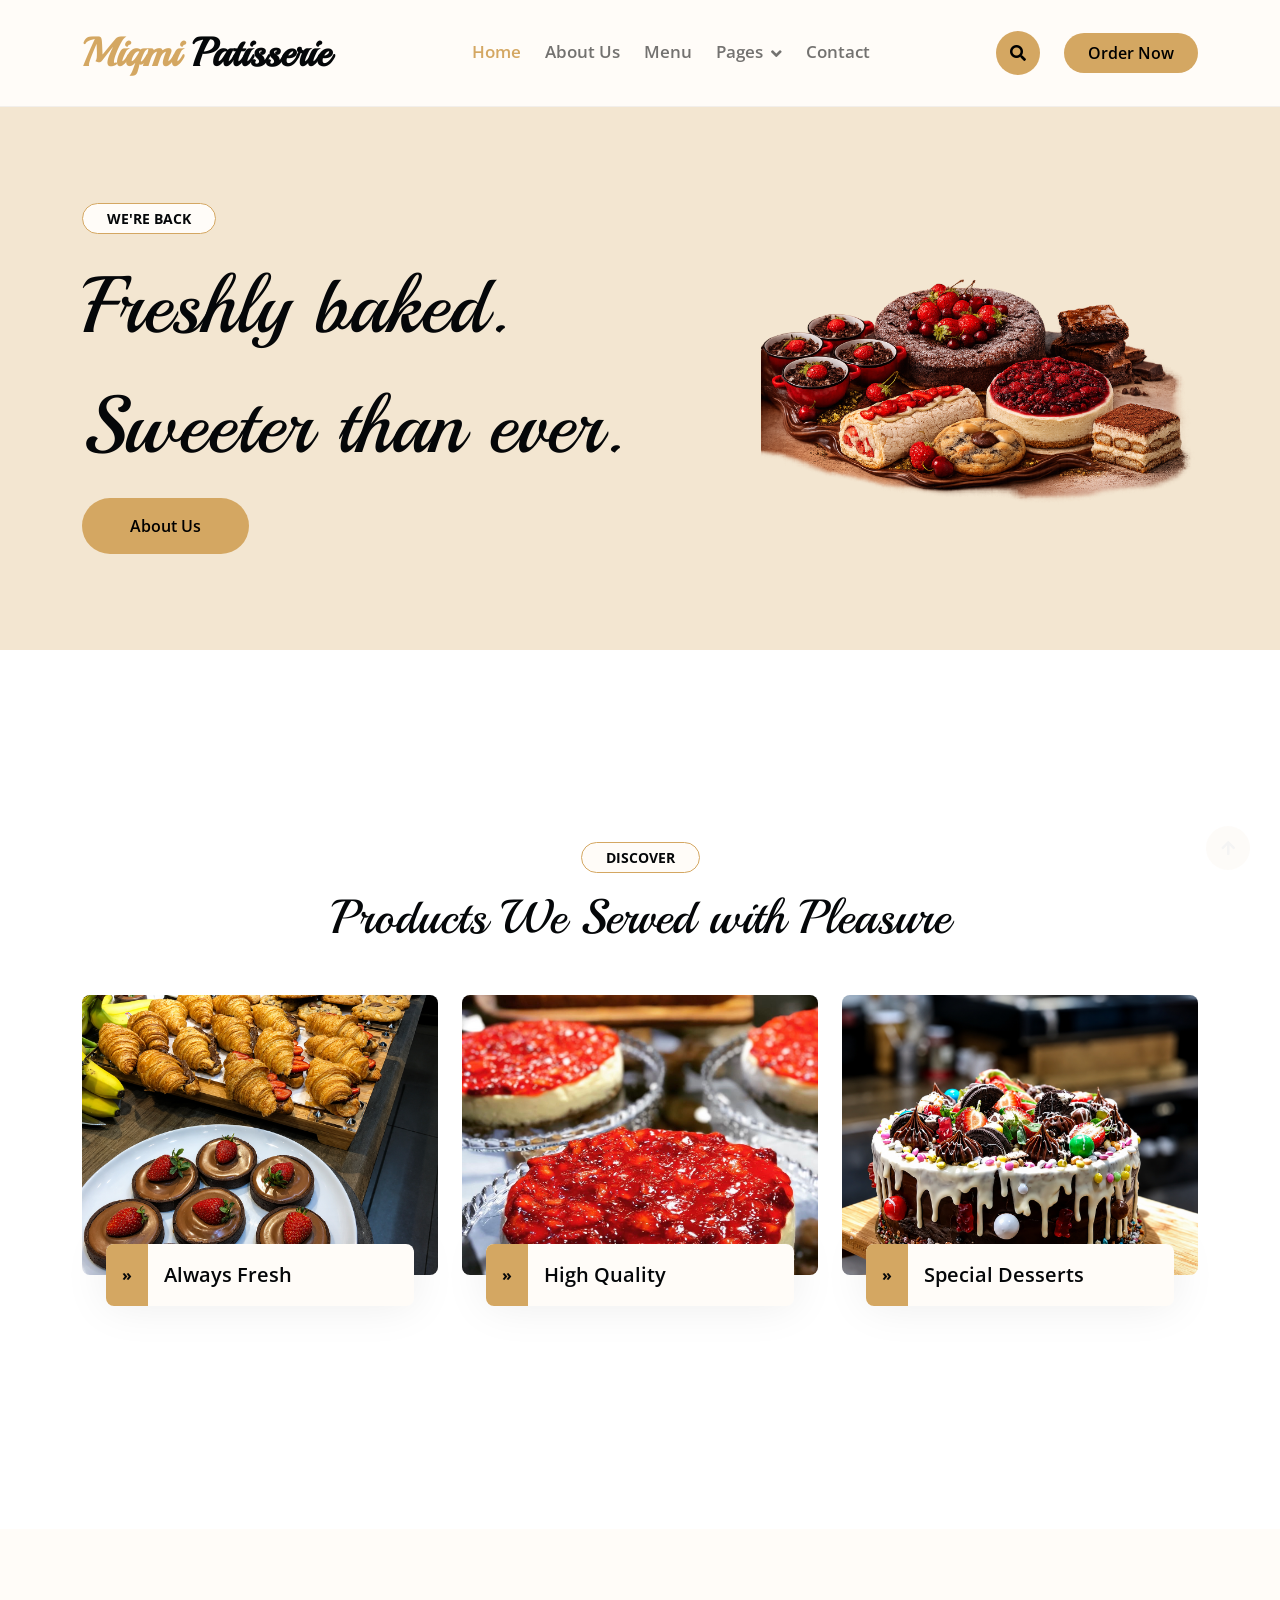
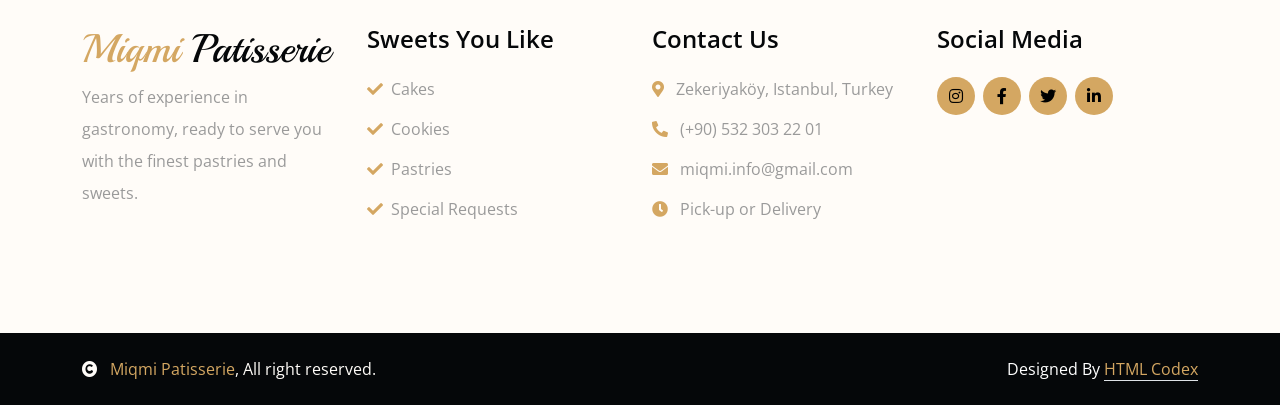
==== index.html @ 0d7c17e7 "Home-header bg color change" ====
<!DOCTYPE html>
<html lang="en">

    <head>
        <meta charset="utf-8">
        <title>Miqmi Patisserie - Zekeriyaköy </title>
        <meta content="width=device-width, initial-scale=1.0" name="viewport">
        <meta content="" name="keywords">
        <meta content="" name="description">

        <!-- Fav Icon -->
        <link rel="icon" type="image/png" href="img/logo2.png" sizes="96x96">
        <link rel="shortcut icon" type="image/png" href="img/logo2.png" sizes="96x96">
        <link rel="apple-touch-icon" href="img/logo2.png">

        <!-- Google Web Fonts -->
        <link rel="preconnect" href="https://fonts.googleapis.com">
        <link rel="preconnect" href="https://fonts.gstatic.com" crossorigin>
        <link href="https://fonts.googleapis.com/css2?family=Open+Sans:wght@400;600&family=Playball&display=swap" rel="stylesheet">

        <!-- Icon Font Stylesheet -->
        <link rel="stylesheet" href="https://use.fontawesome.com/releases/v5.15.4/css/all.css"/>
        <link href="https://cdn.jsdelivr.net/npm/bootstrap-icons@1.4.1/font/bootstrap-icons.css" rel="stylesheet">

        <!-- Libraries Stylesheet -->
        <link href="lib/animate/animate.min.css" rel="stylesheet">
        <link href="lib/lightbox/css/lightbox.min.css" rel="stylesheet">
        <link href="lib/owlcarousel/owl.carousel.min.css" rel="stylesheet">

        <!-- Customized Bootstrap Stylesheet -->
        <link href="css/bootstrap.min.css" rel="stylesheet">

        <!-- Template Stylesheet -->
        <link href="css/style.css" rel="stylesheet">

    </head>

    <body>

        <!-- Spinner Start -->
        <div id="spinner" class="show w-100 vh-100 bg-white position-fixed translate-middle top-50 start-50  d-flex align-items-center justify-content-center">
            <div class="spinner-grow text-primary" role="status"></div>
        </div>
        <!-- Spinner End -->


        <!-- Navbar start -->
        <div class="container-fluid nav-bar">
            <div class="container">
                <nav class="navbar navbar-light navbar-expand-lg py-4">
                    <a href="index.html" class="navbar-brand">
                        <h1 class="text-primary fw-bold mb-0">Miqmi<span class="text-dark"> Patisserie</span> </h1>
                    </a>
                    <button class="navbar-toggler py-2 px-3" type="button" data-bs-toggle="collapse" data-bs-target="#navbarCollapse">
                        <span class="fa fa-bars text-primary"></span>
                    </button>
                    <div class="collapse navbar-collapse" id="navbarCollapse">
                        <div class="navbar-nav mx-auto">
                            <a href="index.html" class="nav-item nav-link active">Home</a>
                            <a href="about.html" class="nav-item nav-link">About Us</a>
                            <a href="menu.html" class="nav-item nav-link">Menu</a>
                            <div class="nav-item dropdown">
                                <a href="#" class="nav-link dropdown-toggle" data-bs-toggle="dropdown">Pages</a>
                                <div class="dropdown-menu bg-light">
                                    <a href="book.html" class="dropdown-item">Order</a>
                                    <a href="discover.html" class="dropdown-item">Discover</a>
                                    <a href="team.html" class="dropdown-item">Our Team</a>
                                    <a href="testimonial.html" class="dropdown-item">Testimonial</a>
                                    <a href="404.html" class="dropdown-item">404 Page</a>
                                </div>
                            </div>
                            <a href="contact.html" class="nav-item nav-link">Contact</a>
                        </div>
                        <button class="btn-search btn btn-primary btn-md-square me-4 rounded-circle d-none d-lg-inline-flex" data-bs-toggle="modal" data-bs-target="#searchModal"><i class="fas fa-search"></i></button>
                        <a href="https://wa.me/905323032201" target="_blank" rel="noopener noreferrer" class="btn btn-primary py-2 px-4 d-none d-xl-inline-block rounded-pill">Order Now</a>
                    </div>
                </nav>
            </div>
        </div>
        <!-- Navbar End -->


        <!-- Modal Search Start -->
        <div class="modal fade" id="searchModal" tabindex="-1" aria-labelledby="exampleModalLabel" aria-hidden="true">
            <div class="modal-dialog modal-fullscreen">
                <div class="modal-content rounded-0">
                    <div class="modal-header">
                        <h5 class="modal-title" id="exampleModalLabel">Search by keyword</h5>
                        <button type="button" class="btn-close" data-bs-dismiss="modal" aria-label="Close"></button>
                    </div>
                    <div class="modal-body d-flex align-items-center">
                        <div class="input-group w-75 mx-auto d-flex">
                            <input type="search" class="form-control bg-transparent p-3" placeholder="keywords" aria-describedby="search-icon-1">
                            <span id="search-icon-1" class="input-group-text p-3"><i class="fa fa-search"></i></span>
                        </div>
                    </div>
                </div>
            </div>
        </div>
        <!-- Modal Search End -->


        <!-- Hero Start -->
        <div class="container-fluid bg-cream py-6 my-6 mt-0">
            <div class="container">
                <div class="row g-5 align-items-center">
                    <div class="col-lg-7 col-md-12">
                        <small class="d-inline-block fw-bold text-dark text-uppercase bg-light border border-primary rounded-pill px-4 py-1 mb-4 animated bounceInDown">We're Back</small>
                        <h1 class="display-1 mb-4 animated bounceInDown">Freshly baked.</h1>
                        <h1 class="display-1 mb-4 animated bounceInDown">Sweeter than ever.</h1>
                        <a href="about.html" class="btn btn-primary border-0 rounded-pill py-3 px-4 px-md-5 me-4 animated bounceInLeft">About Us</a>
                    </div>
                    <div class="col-lg-5 col-md-12">
                        <img src="img/hero.png" class="img-fluid rounded animated zoomIn" alt="">
                    </div>
                </div>
            </div>
        </div>
        <!-- Hero End -->


        <!-- Blog Start -->
        <div class="container-fluid blog py-6">
            <div class="container">
                <div class="text-center wow bounceInUp" data-wow-delay="0.1s">
                    <small class="d-inline-block fw-bold text-dark text-uppercase bg-light border border-primary rounded-pill px-4 py-1 mb-3">Discover</small>
                    <h1 class="display-5 mb-5">Products We Served with Pleasure</h1>
                </div>
                <div class="row gx-4 justify-content-center">
                    <div class="col-md-6 col-lg-4 wow bounceInUp" data-wow-delay="0.1s">
                        <div class="blog-item">
                            <div class="overflow-hidden rounded">
                                <img src="img/blog-1.jpg" class="img-fluid w-100" alt="">
                            </div>
                            <div class="blog-content mx-4 d-flex rounded bg-light">
                                <div class="text-dark bg-primary rounded-start">
                                    <div class="h-100 p-3 d-flex flex-column justify-content-center text-center">
                                        <p class="fw-bold mb-0">»</p>
                                    </div>
                                </div>
                                <a href="https://www.instagram.com/p/CUr60INAZ_q/?igsh=MWIybGF2Y2R6Z2M5Mw==" target="_blank" rel="noopener noreferrer" class="h5 lh-base my-auto h-100 p-3">Always Fresh</a>
                            </div>
                        </div>
                    </div>
                    <div class="col-md-6 col-lg-4 wow bounceInUp" data-wow-delay="0.3s">
                        <div class="blog-item">
                            <div class="overflow-hidden rounded">
                                <img src="img/blog-2.jpg" class="img-fluid w-100" alt="">
                            </div>
                            <div class="blog-content mx-4 d-flex rounded bg-light">
                                <div class="text-dark bg-primary rounded-start">
                                    <div class="h-100 p-3 d-flex flex-column justify-content-center text-center">
                                        <p class="fw-bold mb-0">»</p>
                                    </div>
                                </div>
                                <a href="https://www.instagram.com/p/Bxw47SjAas3/?igsh=M3k4NDJxY2V1ZHQ1" target="_blank" rel="noopener noreferrer" class="h5 lh-base my-auto h-100 p-3">High Quality</a>
                            </div>
                        </div>
                    </div>
                    <div class="col-md-6 col-lg-4 wow bounceInUp" data-wow-delay="0.5s">
                        <div class="blog-item">
                            <div class="overflow-hidden rounded">
                                <img src="img/blog-3.jpg" class="img-fluid w-100" alt="">
                            </div>
                            <div class="blog-content mx-4 d-flex rounded bg-light">
                                <div class="text-dark bg-primary rounded-start">
                                    <div class="h-100 p-3 d-flex flex-column justify-content-center text-center">
                                        <p class="fw-bold mb-0">»</p>
                                    </div>
                                </div>
                                <a href="https://www.instagram.com/p/BrzsCEVAnI7/" target="_blank" rel="noopener noreferrer" class="h5 lh-base my-auto h-100 p-3">Special Desserts</a>
                            </div>
                        </div>
                    </div>
                </div>
            </div>
        </div>
        <!-- Blog End -->


        <!-- Footer Start -->
        <div class="container-fluid footer py-6 my-6 mb-0 bg-light wow bounceInUp" data-wow-delay="0.1s">
            <div class="container">
                <div class="row">
                    <div class="col-lg-3 col-md-6">
                        <div class="footer-item">
                            <h1 class="text-primary">Miqmi<span class="text-dark"> Patisserie</span></h1>
                            <p class="lh-lg mb-4">Years of experience in gastronomy, ready to serve you with the finest pastries and sweets.</p>
                        </div>
                    </div>
                    <div class="col-lg-3 col-md-6">
                        <div class="footer-item">
                            <h4 class="mb-4">Sweets You Like</h4>
                            <div class="d-flex flex-column align-items-start">
                                <a class="text-body mb-3" href=""><i class="fa fa-check text-primary me-2"></i>Cakes</a>
                                <a class="text-body mb-3" href=""><i class="fa fa-check text-primary me-2"></i>Cookies</a>
                                <a class="text-body mb-3" href=""><i class="fa fa-check text-primary me-2"></i>Pastries</a>
                                <a class="text-body mb-3" href=""><i class="fa fa-check text-primary me-2"></i>Special Requests</a>
                            </div>
                        </div>
                    </div>
                    <div class="col-lg-3 col-md-6">
                        <div class="footer-item">
                            <h4 class="mb-4">Contact Us</h4>
                            <div class="d-flex flex-column align-items-start">
                                <p><i class="fa fa-map-marker-alt text-primary me-2"></i> Zekeriyaköy, Istanbul, Turkey</p>
                                <p><i class="fa fa-phone-alt text-primary me-2"></i> (+90) 532 303 22 01</p>
                                <p><i class="fas fa-envelope text-primary me-2"></i> miqmi.info@gmail.com</p>
                                <p><i class="fa fa-clock text-primary me-2"></i> Pick-up or Delivery</p>
                            </div>
                        </div>
                    </div>
                    <div class="col-lg-3 col-md-6">
                        <div class="footer-item">
                            <h4 class="mb-4">Social Media</h4>
                            <div class="footer-icon d-flex mt-4 gap-2">
                                <a class="btn btn-primary btn-sm-square rounded-circle" href="https://www.instagram.com/miqmigurme?igsh=eXlnN3F3aXdpZm9s" target="_blank" rel="noopener"><i class="fab fa-instagram"></i></a>
                                <a class="btn btn-primary btn-sm-square rounded-circle" href="https://www.facebook.com/miqmigurme/" target="_blank" rel="noopener"><i class="fab fa-facebook-f"></i></a>
                                <a class="btn btn-primary btn-sm-square rounded-circle" href=""><i class="fab fa-twitter"></i></a>
                                <a href="#" class="btn btn-primary btn-sm-square rounded-circle"><i class="fab fa-linkedin-in"></i></a>
                            </div>
                        </div>
                    </div>
                </div>
            </div>
        </div>
        <!-- Footer End -->


        <!-- Copyright Start -->
        <div class="container-fluid copyright bg-dark py-4">
            <div class="container">
                <div class="row">
                    <div class="col-md-6 text-center text-md-start mb-3 mb-md-0">
                        <span class="text-light"><a href="#"><i class="fas fa-copyright text-light me-2"></i> Miqmi Patisserie</a>, All right reserved.</span>
                    </div>
                    <div class="col-md-6 my-auto text-center text-md-end text-white">
                        <!--/*** This template is free as long as you keep the below author’s credit link/attribution link/backlink. ***/-->
                        <!--/*** If you'd like to use the template without the below author’s credit link/attribution link/backlink, ***/-->
                        <!--/*** you can purchase the Credit Removal License from "https://htmlcodex.com/credit-removal". ***/-->
                        Designed By <a class="border-bottom" href="https://htmlcodex.com">HTML Codex</a>
                    </div>
                </div>
            </div>
        </div>
        <!-- Copyright End -->


        <!-- Back to Top -->
        <a href="#" class="btn btn-md-square btn-primary rounded-circle back-to-top"><i class="fa fa-arrow-up"></i></a>   

        
        <!-- JavaScript Libraries -->
        <script src="https://ajax.googleapis.com/ajax/libs/jquery/1.12.4/jquery.min.js"></script>
        <script src="https://cdn.jsdelivr.net/npm/bootstrap@5.0.0/dist/js/bootstrap.bundle.min.js"></script>
        <script src="lib/wow/wow.min.js"></script>
        <script src="lib/easing/easing.min.js"></script>
        <script src="lib/waypoints/waypoints.min.js"></script>
        <script src="lib/counterup/counterup.min.js"></script>
        <script src="lib/lightbox/js/lightbox.min.js"></script>
        <script src="lib/owlcarousel/owl.carousel.min.js"></script>

        <!-- Template Javascript -->
        <script src="js/main.js"></script>
    </body>
</html>
---- css/style.css ----
/*** Spinner Start ***/
#spinner {
    opacity: 0;
    visibility: hidden;
    transition: opacity .8s ease-out, visibility 0s linear .5s;
    z-index: 99999;
 }

 #spinner.show {
     transition: opacity .8s ease-out, visibility 0s linear .0s;
     visibility: visible;
     opacity: 1;
 }
/*** Spinner End ***/


.back-to-top {
    position: fixed;
    right: 30px;
    bottom: 30px;
    z-index: 99;
}

h1, h2, h3, .h1, .h2, .h3 {
    font-weight: 400 !important;
    font-family: 'Playball', cursive !important;
}

h4, h5, h6, .h4, .h5, .h6 {
    font-weight: 600 !important;
    font-family: 'Open Sans', sans-serif !important;
}

.my-6 {
    margin-top: 6rem;
    margin-bottom: 6rem;
}

.py-6 {
    padding-top: 6rem;
    padding-bottom: 6rem;
}

.wow,
.animated {
    animation-duration: 2s !important;
}


/*** Button Start ***/
.btn.btn-primary {
    border: 0;
}

.btn.btn-primary:hover {
    background: var(--bs-dark) !important;
    color: var(--bs-primary) !important;
}

.btn {
    font-weight: 600;
    transition: .5s;
}

.btn-square {
    width: 32px;
    height: 32px;
}

.btn-sm-square {
    width: 38px;
    height: 38px;
}

.btn-md-square {
    width: 44px;
    height: 44px;
}

.btn-lg-square {
    width: 56px;
    height: 56px;
}

.btn-square,
.btn-sm-square,
.btn-md-square,
.btn-lg-square {
    padding: 0;
    display: flex;
    align-items: center;
    justify-content: center;
    font-weight: normal;
}
/*** Button End ***/


/*** Navbar Start ***/
.nav-bar {
    background: var(--bs-light);
    border-bottom: 1px solid rgba(0, 0, 0, .05);
}

.navbar .navbar-nav .nav-link {
    padding: 10px 12px;
    font-weight: 600;
    font-size: 17px;
    transition: .5s;
}

.navbar .navbar-nav .nav-link:hover,
.navbar .navbar-nav .nav-link.active {
    color: var(--bs-primary);
}

.navbar .dropdown-toggle::after {
    border: none;
    content: "\f107";
    font-family: "Font Awesome 5 Free";
    font-weight: 700;
    vertical-align: middle;
    margin-left: 8px;
}

@media (min-width: 1200px) {
    .navbar .nav-item .dropdown-menu {
        display: block;
        visibility: hidden;
        top: 100%;
        transform: rotateX(-75deg);
        transform-origin: 0% 0%;
        transition: .5s;
        opacity: 0;
    }
    
    .navbar .nav-item:hover .dropdown-menu {
        transform: rotateX(0deg);
        visibility: visible;
        opacity: 1;
    }
}

.dropdown .dropdown-menu a:hover {
    background: var(--bs-primary);
    color: var(--bs-white);
}

#searchModal .modal-content {
    background-color: rgba(255, 255, 255, .95);
}
/*** Navbar End ***/


/*** Events Start ***/
.event .tab-class .nav-item a.active {
    background: var(--bs-primary) !important;
}

.event .event-img .event-overlay {
    position: absolute;
    width: 100%;
    height: 100%;
    top: 0;
    left: 0;
    background: rgba(212, 167, 98, 0.7);
    border-radius: 8px;
    transition: 0.5s;
    opacity: 0;
    z-index: 1;
}

.event .event-img:hover .event-overlay {
    opacity: 1;
}
/*** Events End ***/


/*** service start ***/
.service .service-item {
    position: relative;
    height: 100%;
    border-radius: 8px;
    box-shadow: 0 0 45px rgba(0, 0, 0, .08);
}

.service-content::after {
    position: absolute;
    content: "";
    width: 100%;
    height: 0;
    top: 0;
    left: 0;
    bottom: auto;
    background: var(--bs-primary);
    border-radius: 8px;
    transition: 1s;
}

.service-item:hover .service-content::after {
    height: 100%;
    opacity: 1;
}

.service-item .service-content-icon {
    position: relative;
    z-index: 2;
}

.service-item .service-content-icon i,
.service-item .service-content-icon p {
    transition: 1s;
}

.service-item:hover .service-content-icon i {
    color: var(--bs-dark) !important;
}

.service-item:hover .service-content-icon p {
    color: var(--bs-white);
}

.service-item:hover .service-content-icon a.btn-primary {
    background: var(--bs-white);
    color: var(--bs-dark);
}

.service-item .service-content-icon a.btn-primary {
    transition: 1s !important;
}
/*** Services End ***/


/*** Menu Start ***/
.menu .nav-item a.active {
    background: var(--bs-primary) !important;
}

.menu .menu-item .border-bottom {
    border-bottom-style: dashed !important;
}
/*** Menu End ***/


/*** Youtube Video start ***/
.video {
    position: relative;
    height: 100%;
    min-height: 400px;
    background: linear-gradient(rgba(254, 218, 154, 0.1), rgba(254, 218, 154, 0.1)), url(../img/fact.jpg);
    background-position: center center;
    background-repeat: no-repeat;
    background-size: cover;
    border-radius: 8px;
}

.video .btn-play {
    position: absolute;
    z-index: 3;
    top: 50%;
    left: 50%;
    transform: translateX(-50%) translateY(-50%);
    box-sizing: content-box;
    display: block;
    width: 32px;
    height: 44px;
    border-radius: 50%;
    border: none;
    outline: none;
    padding: 18px 20px 18px 28px;
}

.video .btn-play:before {
    content: "";
    position: absolute;
    z-index: 0;
    left: 50%;
    top: 50%;
    transform: translateX(-50%) translateY(-50%);
    display: block;
    width: 100px;
    height: 100px;
    background: var(--bs-primary);
    border-radius: 50%;
    animation: pulse-border 1500ms ease-out infinite;
}

.video .btn-play:after {
    content: "";
    position: absolute;
    z-index: 1;
    left: 50%;
    top: 50%;
    transform: translateX(-50%) translateY(-50%);
    display: block;
    width: 100px;
    height: 100px;
    background: var(--bs-white);
    border-radius: 50%;
    transition: all 200ms;
}

.video .btn-play img {
    position: relative;
    z-index: 3;
    max-width: 100%;
    width: auto;
    height: auto;
}

.video .btn-play span {
    display: block;
    position: relative;
    z-index: 3;
    width: 0;
    height: 0;
    border-left: 32px solid var(--bs-dark);
    border-top: 22px solid transparent;
    border-bottom: 22px solid transparent;
}

@keyframes pulse-border {
    0% {
        transform: translateX(-50%) translateY(-50%) translateZ(0) scale(1);
        opacity: 1;
    }

    100% {
        transform: translateX(-50%) translateY(-50%) translateZ(0) scale(1.5);
        opacity: 0;
    }
}

#videoModal {
    z-index: 99999;
}

#videoModal .modal-dialog {
    position: relative;
    max-width: 800px;
    margin: 60px auto 0 auto;
}

#videoModal .modal-body {
    position: relative;
    padding: 0px;
}

#videoModal .close {
    position: absolute;
    width: 30px;
    height: 30px;
    right: 0px;
    top: -30px;
    z-index: 999;
    font-size: 30px;
    font-weight: normal;
    color: #FFFFFF;
    background: #000000;
    opacity: 1;
}
/*** Youtube Video End ***/


/*** Blog Start ***/
.blog-item {
    position: relative;
}

.blog-item img {
    transition: 0.5s;
    height: 280px;
    width: 100%;
    object-fit: cover;
    object-position: center;
}

.blog-item:hover img {
    transform: scale(1.3)
}

.blog-item .blog-content {
    position: relative;
    transform: translateY(-50%);
    box-shadow: 0 0 45px rgba(0, 0, 0, .08);
}

.blog-item .blog-content a.btn h5 {
    transition: 0.5s;
}

.blog-item:hover .blog-content a.btn h5 {
    color: var(--bs-primary) !important;
}
/*** Blog End ***/


/*** Team Start ***/
.team-item {
    width: 100%;
    height: 100%;
    position: relative;
}

.team-item .team-icon {
    position: absolute;
    top: 0;
    right: 0;
}

.team-item .team-icon .share-link {
    opacity: 0;
    transition: 0.9s;
}

.team-item:hover .share-link {
    opacity: 1;
}

.team-item .team-content {
    transition: 0.9s;
}

.team-item:hover .team-content {
    background: var(--bs-primary) !important;
    color: var(--bs-dark) !important;
}

.team-item .team-content h4,
.team-item .team-content p {
    transition: 0.5s;
}

.team-item:hover .team-content h4 {
    color: var(--bs-dark) !important;
}

.team-item:hover .team-content p {
    color: var(--bs-white);
}
/*** Team End ***/


/*** testimonial Start ***/
.testimonial-item {
    border: 1px solid var(--bs-primary);
    padding: 20px 20px;
}

.testimonial-carousel .owl-item img {
    width: 100px;
    height: 100px;
}

.testimonial-carousel.owl-rtl .testimonial-item {
    direction: ltr !important;
}
/*** testimonial End ***/


/*** Contact start ***/
.contact-form {
    box-shadow: 0 0 45px rgba(0, 0, 0, .08);
}

/*** Contact End ***/


/*** Footer Start ***/
.footer .footer-item a.text-body:hover {
    color: var(--bs-primary) !important;
}
/*** Footer End ***/

.bg-cream {
    background-color: #f3e6d1 !important;
}
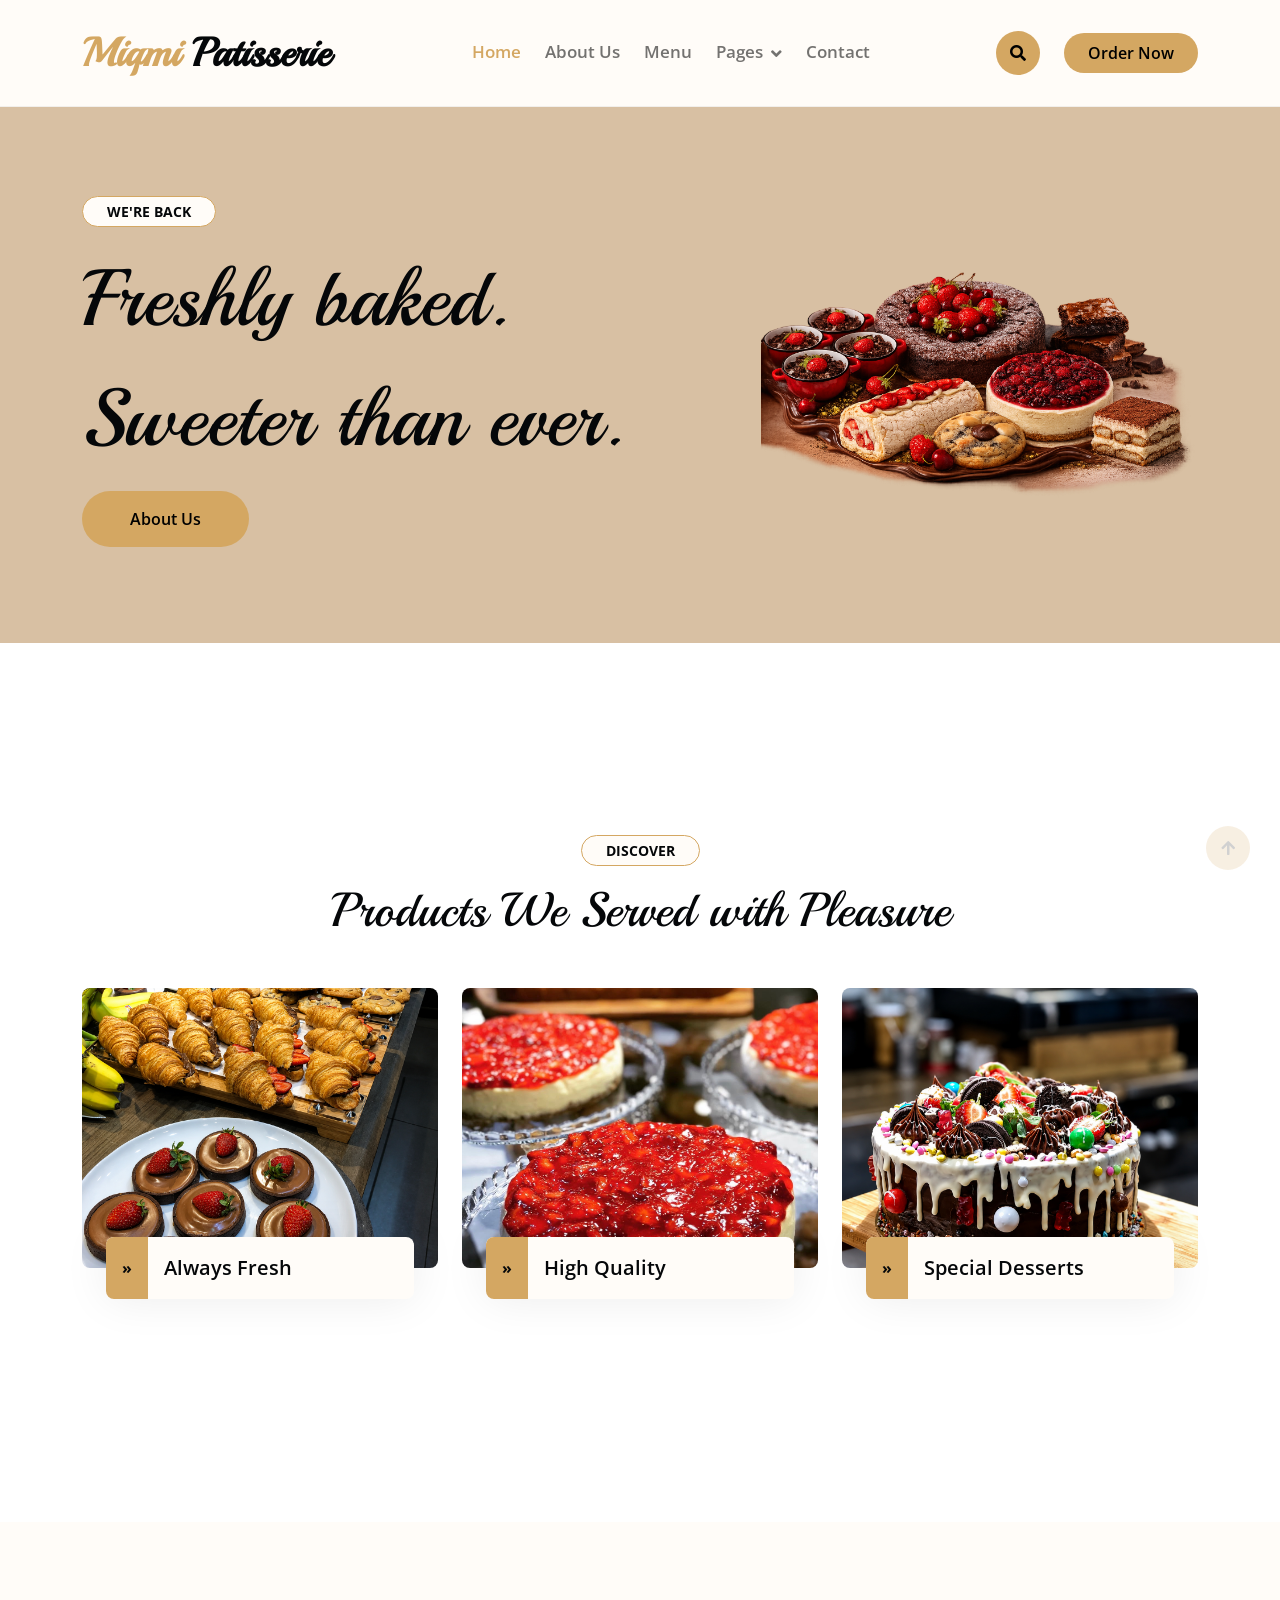
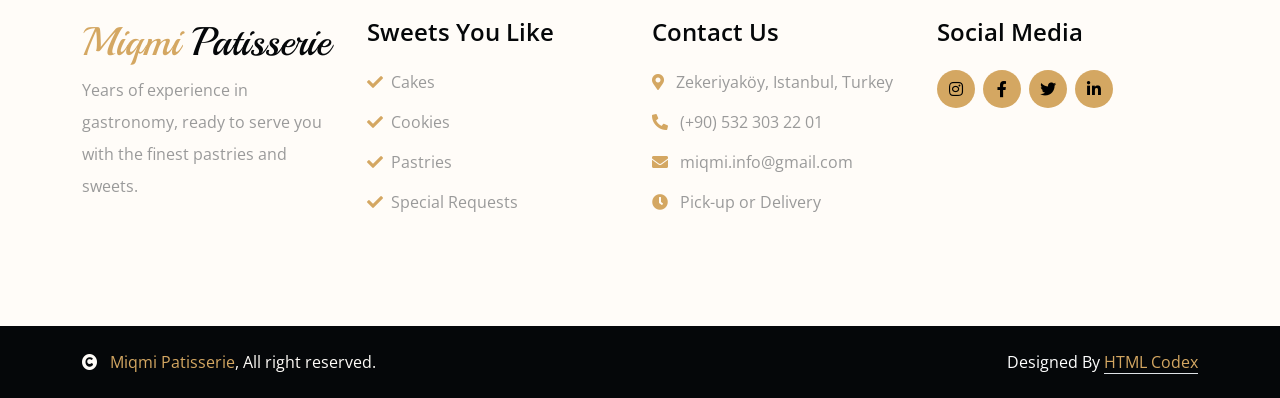
==== commit ee3085df: "darker hero bg in Home" ====
--- a/index.html
+++ b/index.html
@@ -101,7 +101,7 @@
 
 
         <!-- Hero Start -->
-        <div class="container-fluid bg-cream py-6 my-6 mt-0">
+        <div class="container-fluid hero-bg py-6 my-6 mt-0">
             <div class="container">
                 <div class="row g-5 align-items-center">
                     <div class="col-lg-7 col-md-12">
--- a/css/style.css
+++ b/css/style.css
@@ -40,6 +40,10 @@
 .py-6 {
     padding-top: 6rem;
     padding-bottom: 6rem;
+}
+
+.hero-bg {
+    background-color: #d8c0a3;
 }
 
 .wow,
@@ -100,6 +104,15 @@
 .nav-bar {
     background: var(--bs-light);
     border-bottom: 1px solid rgba(0, 0, 0, .05);
+    position: fixed;
+    top: 0;
+    left: 0;
+    width: 100%;
+    z-index: 1030;
+}
+
+body {
+    padding-top: 100px;
 }
 
 .navbar .navbar-nav .nav-link {
@@ -472,8 +485,6 @@
 }
 /*** Footer End ***/
 
-.bg-cream {
-    background-color: #f3e6d1 !important;
-}
-
-
+
+
+
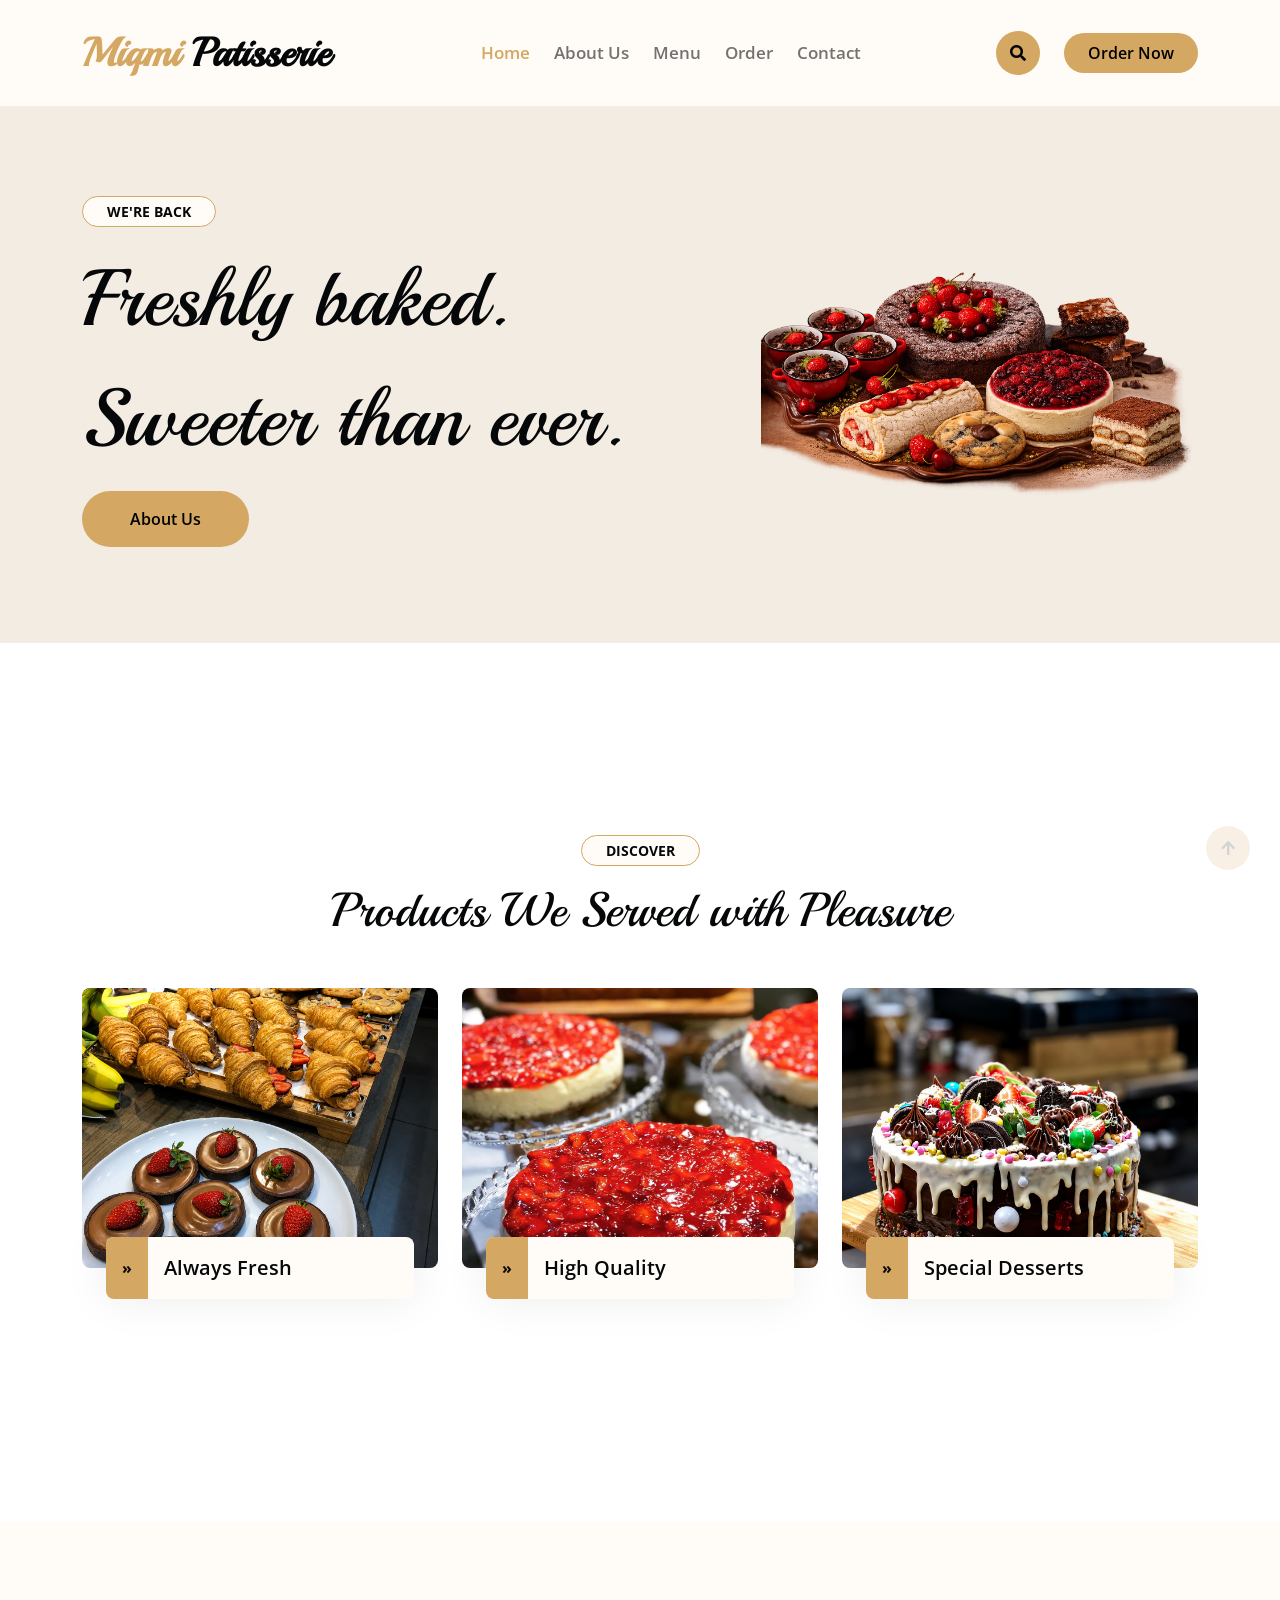
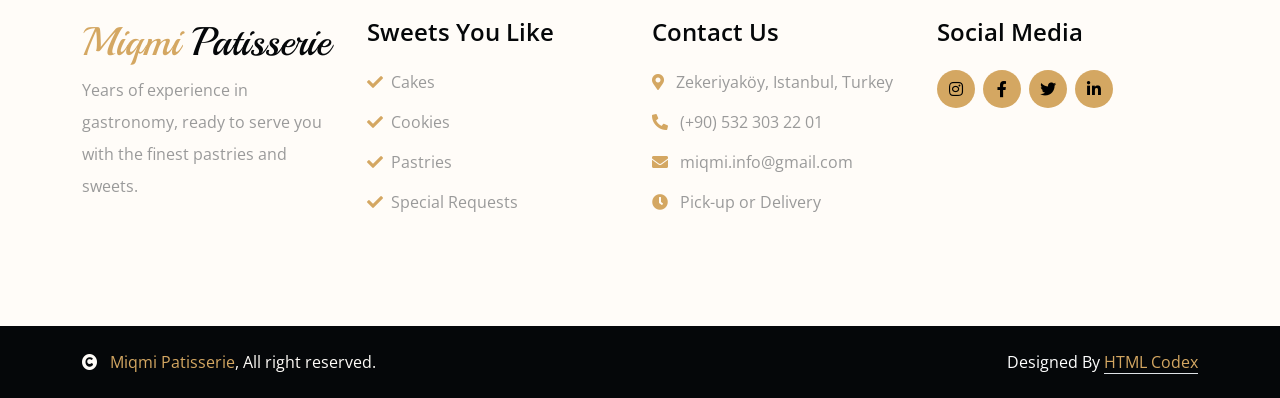
==== commit 242b1268: "removed tabs" ====
--- a/index.html
+++ b/index.html
@@ -59,16 +59,7 @@
                             <a href="index.html" class="nav-item nav-link active">Home</a>
                             <a href="about.html" class="nav-item nav-link">About Us</a>
                             <a href="menu.html" class="nav-item nav-link">Menu</a>
-                            <div class="nav-item dropdown">
-                                <a href="#" class="nav-link dropdown-toggle" data-bs-toggle="dropdown">Pages</a>
-                                <div class="dropdown-menu bg-light">
-                                    <a href="book.html" class="dropdown-item">Order</a>
-                                    <a href="discover.html" class="dropdown-item">Discover</a>
-                                    <a href="team.html" class="dropdown-item">Our Team</a>
-                                    <a href="testimonial.html" class="dropdown-item">Testimonial</a>
-                                    <a href="404.html" class="dropdown-item">404 Page</a>
-                                </div>
-                            </div>
+                            <a href="book.html" class="nav-item nav-link">Order</a>
                             <a href="contact.html" class="nav-item nav-link">Contact</a>
                         </div>
                         <button class="btn-search btn btn-primary btn-md-square me-4 rounded-circle d-none d-lg-inline-flex" data-bs-toggle="modal" data-bs-target="#searchModal"><i class="fas fa-search"></i></button>
--- a/css/style.css
+++ b/css/style.css
@@ -43,7 +43,7 @@
 }
 
 .hero-bg {
-    background-color: #d8c0a3;
+    background-color: #f3ece3;
 }
 
 .wow,
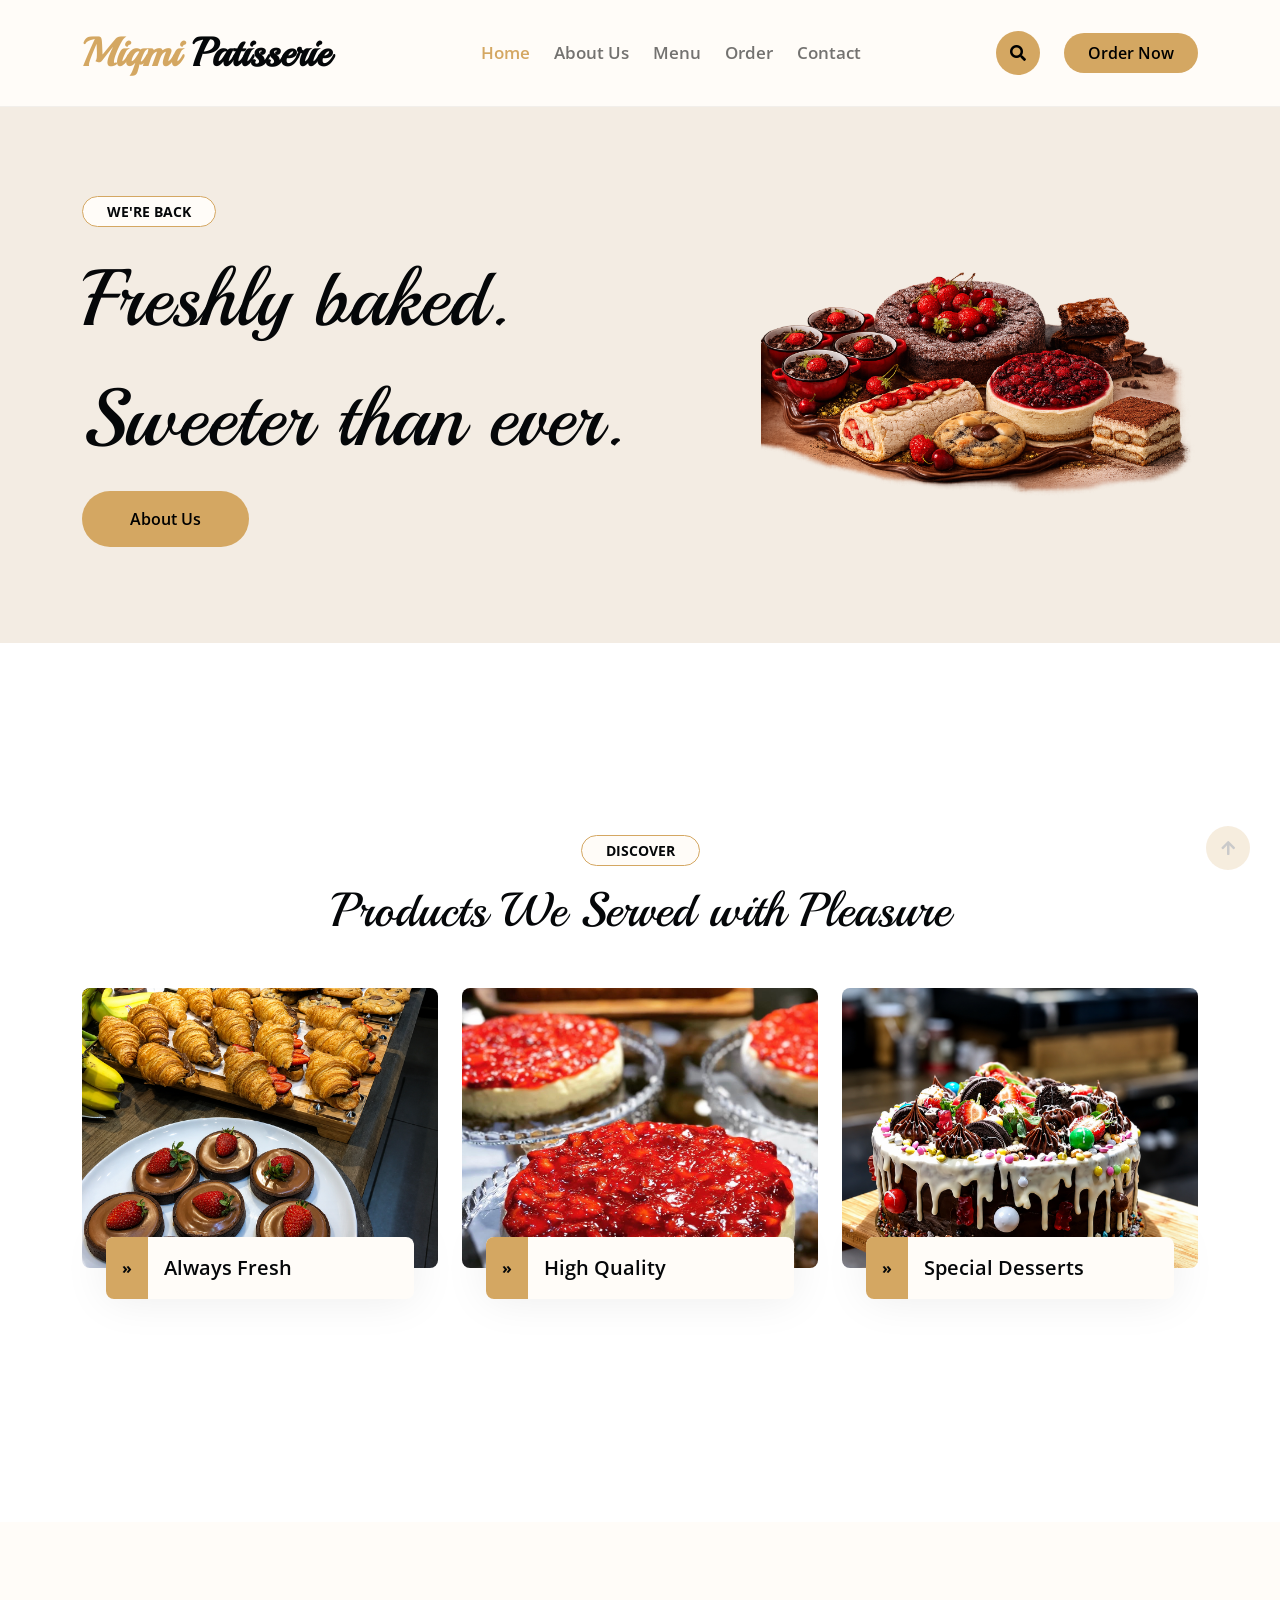
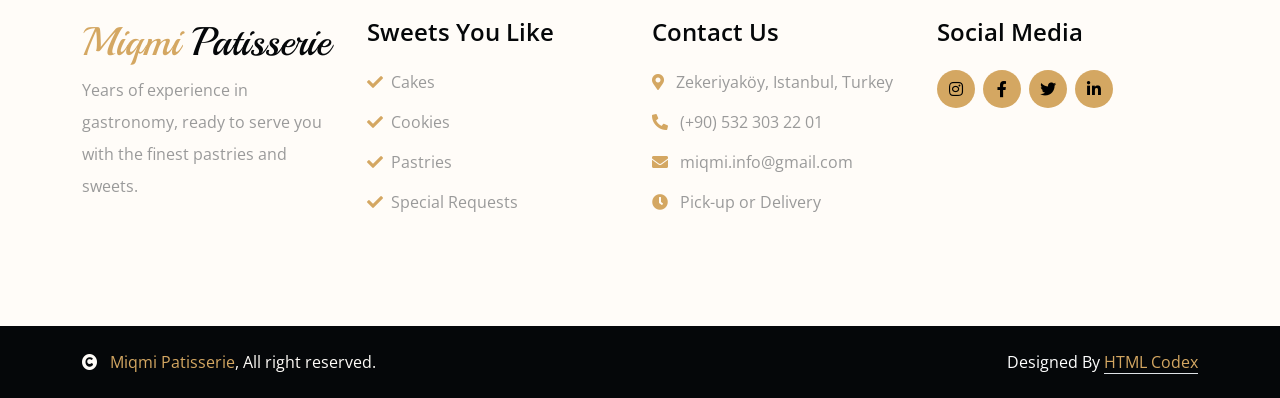
==== commit 81dd9410: "larger fav icon" ====
--- a/index.html
+++ b/index.html
@@ -9,9 +9,9 @@
         <meta content="" name="description">
 
         <!-- Fav Icon -->
-        <link rel="icon" type="image/png" href="img/logo2.png" sizes="96x96">
-        <link rel="shortcut icon" type="image/png" href="img/logo2.png" sizes="96x96">
-        <link rel="apple-touch-icon" href="img/logo2.png">
+        <link rel="icon" type="image/png" href="img/logo2.png" sizes="144x144">
+        <link rel="shortcut icon" type="image/png" href="img/logo2.png" sizes="144x144">
+        <link rel="apple-touch-icon" sizes="144x144" href="img/logo2.png">
 
         <!-- Google Web Fonts -->
         <link rel="preconnect" href="https://fonts.googleapis.com">
--- a/css/style.css
+++ b/css/style.css
@@ -44,6 +44,35 @@
 
 .hero-bg {
     background-color: #f3ece3;
+}
+
+.menu-item {
+    display: flex;
+    align-items: center;
+    gap: 1rem;
+    margin-bottom: 1rem;
+}
+
+.menu-item img {
+    width: 92px;
+    height: 92px;
+    object-fit: cover;
+    object-position: center;
+    border-radius: 50%;
+    flex-shrink: 0;
+    display: block;
+}
+
+.menu-item .menu-content {
+    flex: 1;
+    min-width: 0;
+}
+
+@media (max-width: 576px) {
+    .menu-item img {
+        width: 76px;
+        height: 76px;
+    }
 }
 
 .wow,
@@ -176,7 +205,7 @@
     height: 100%;
     top: 0;
     left: 0;
-    background: rgba(212, 167, 98, 0.7);
+    background: rgba(207, 176, 131, 1);
     border-radius: 8px;
     transition: 0.5s;
     opacity: 0;
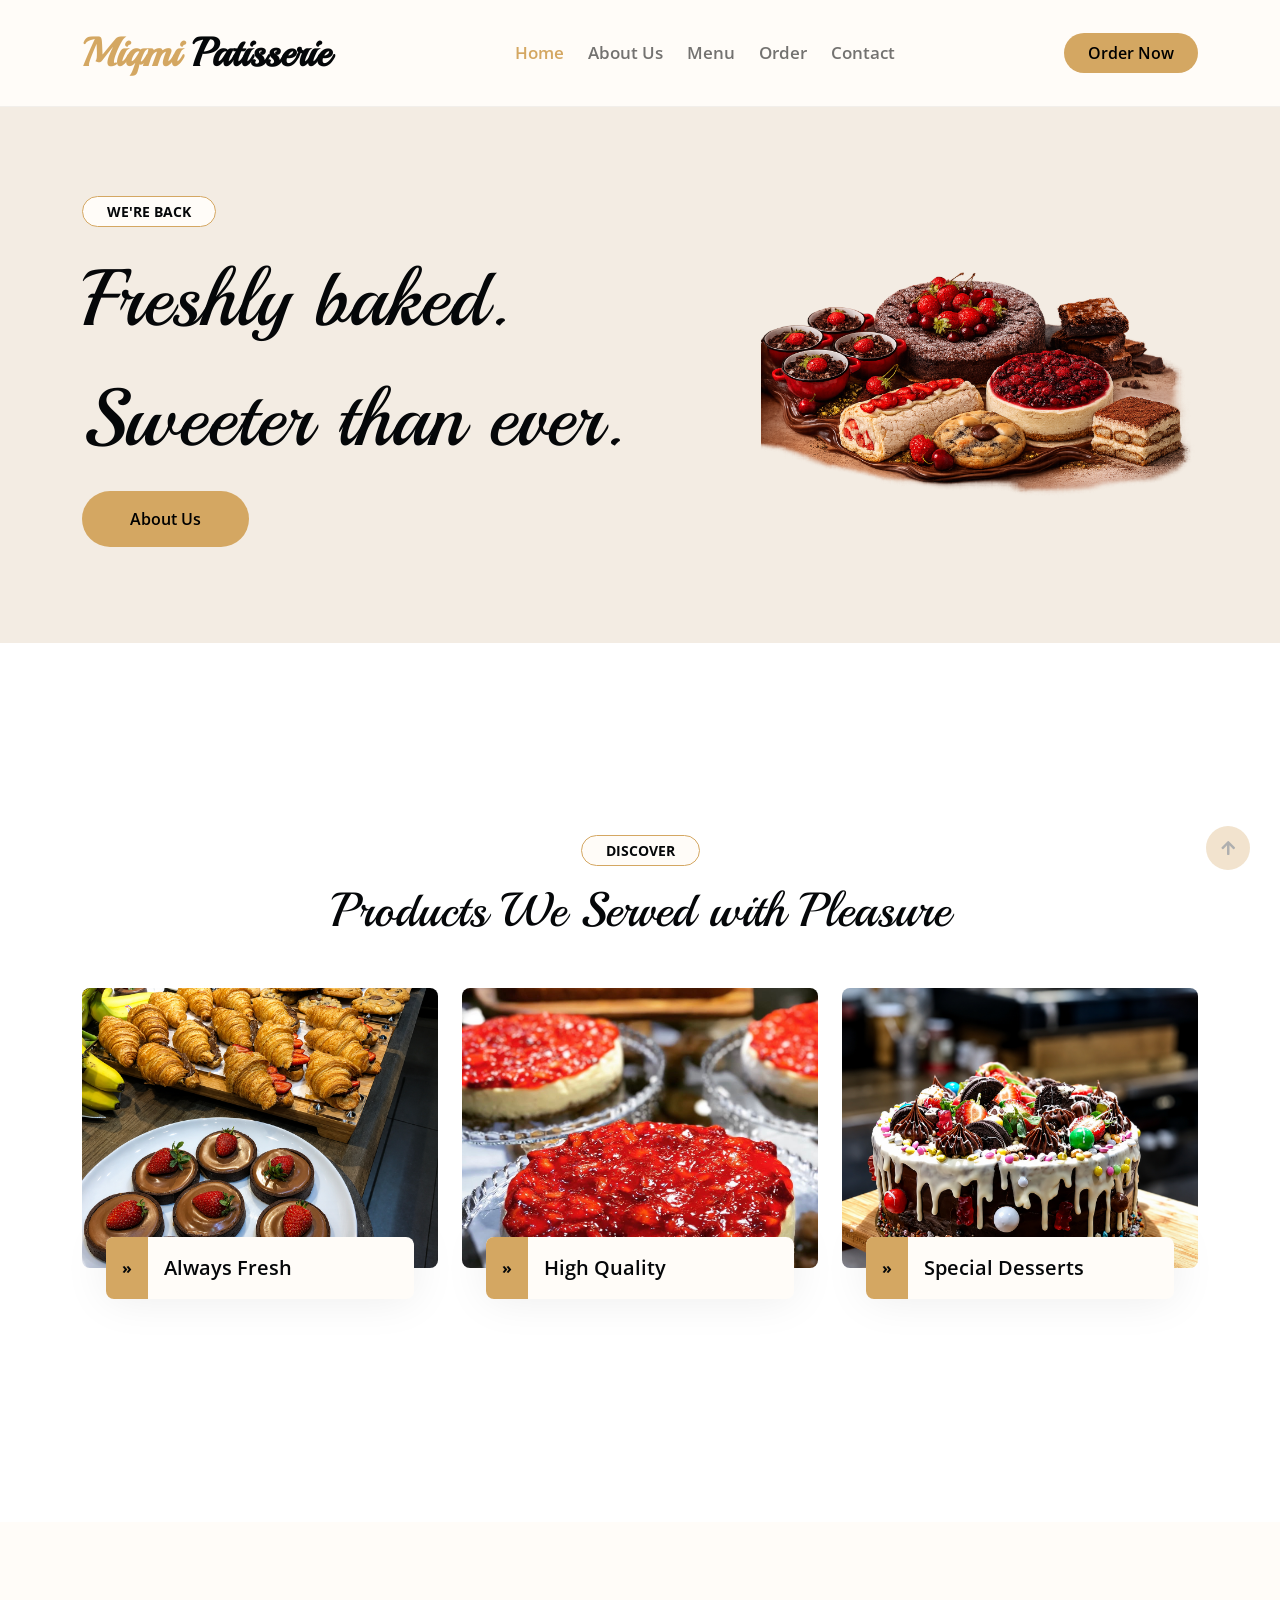
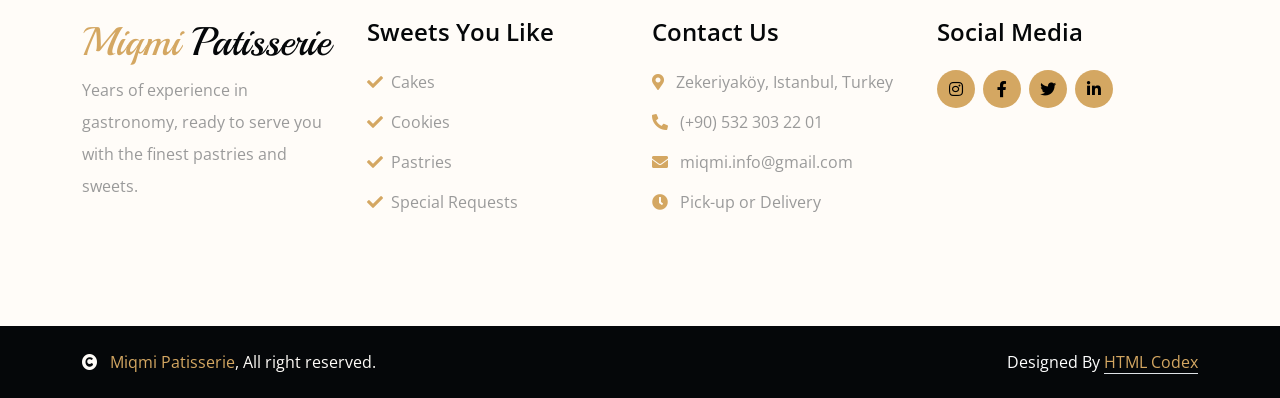
==== commit 74ee0dd7: "search is removed" ====
--- a/index.html
+++ b/index.html
@@ -62,7 +62,6 @@
                             <a href="book.html" class="nav-item nav-link">Order</a>
                             <a href="contact.html" class="nav-item nav-link">Contact</a>
                         </div>
-                        <button class="btn-search btn btn-primary btn-md-square me-4 rounded-circle d-none d-lg-inline-flex" data-bs-toggle="modal" data-bs-target="#searchModal"><i class="fas fa-search"></i></button>
                         <a href="https://wa.me/905323032201" target="_blank" rel="noopener noreferrer" class="btn btn-primary py-2 px-4 d-none d-xl-inline-block rounded-pill">Order Now</a>
                     </div>
                 </nav>
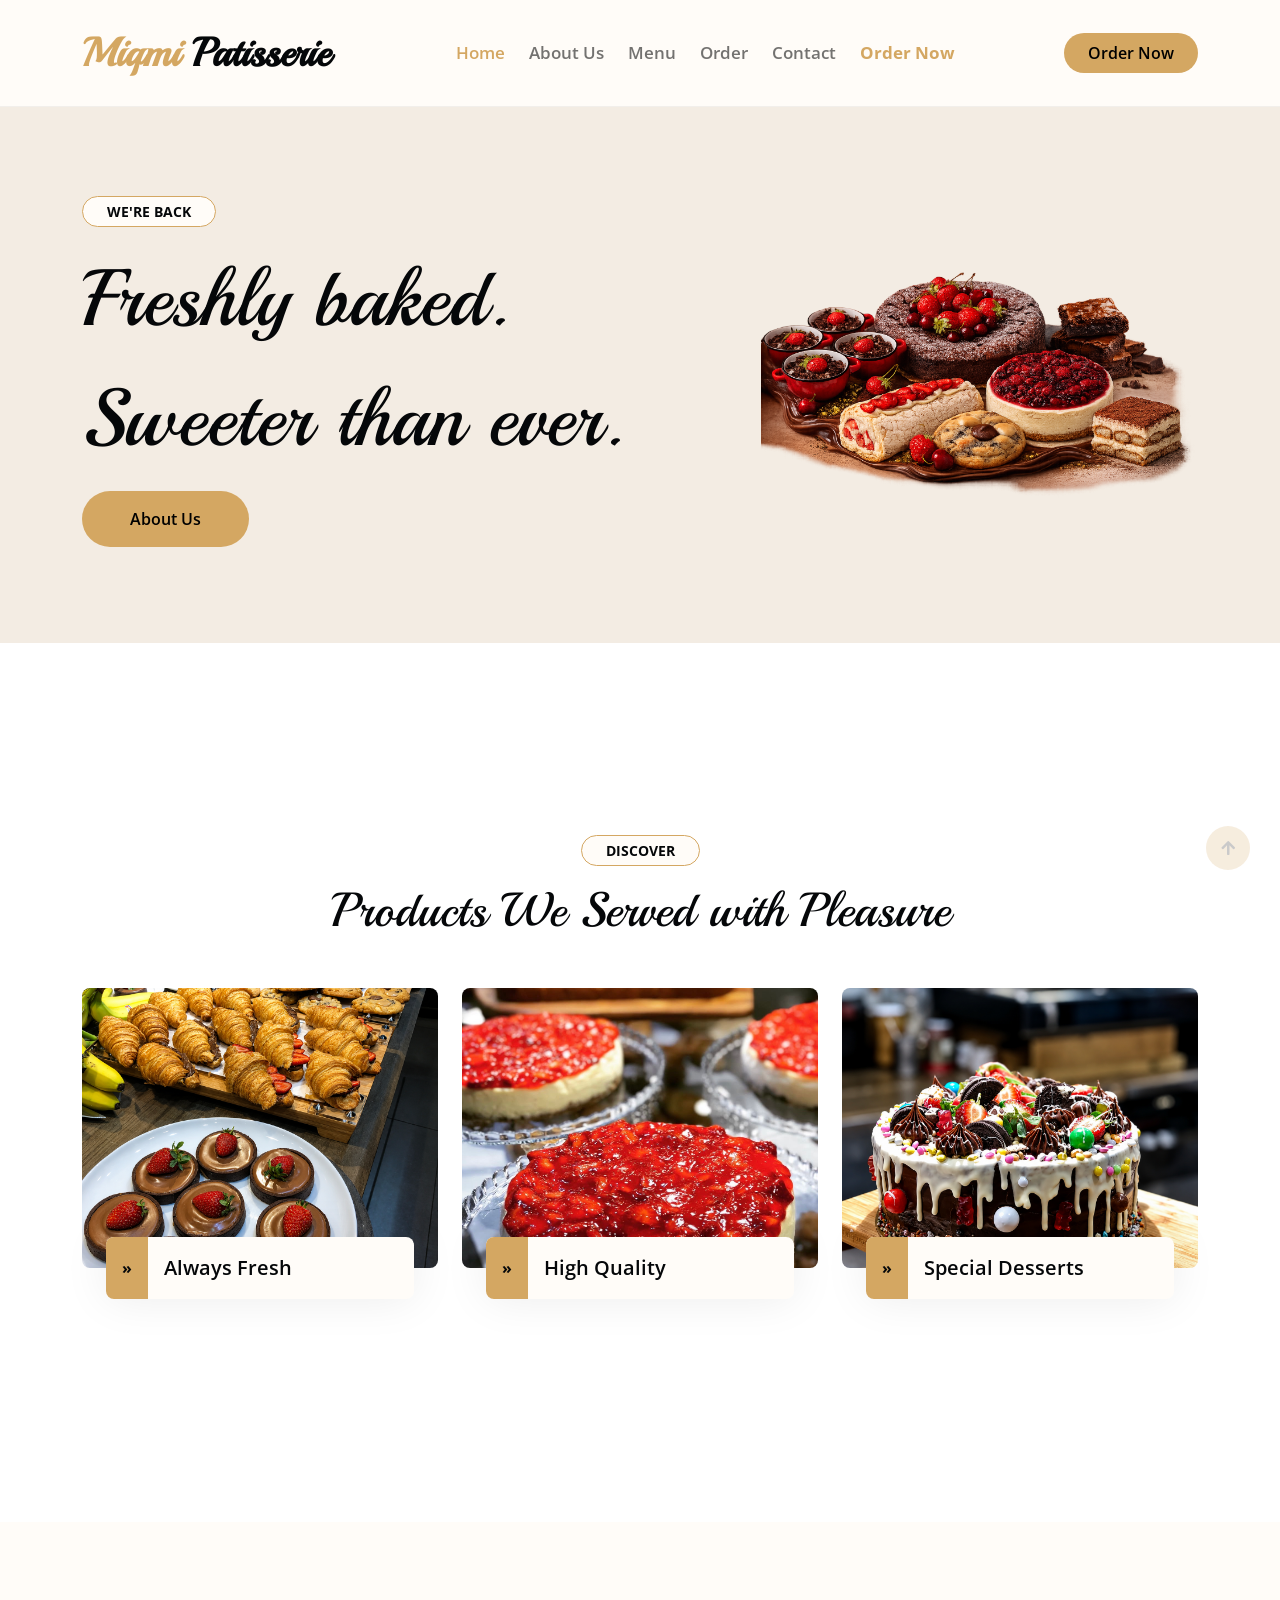
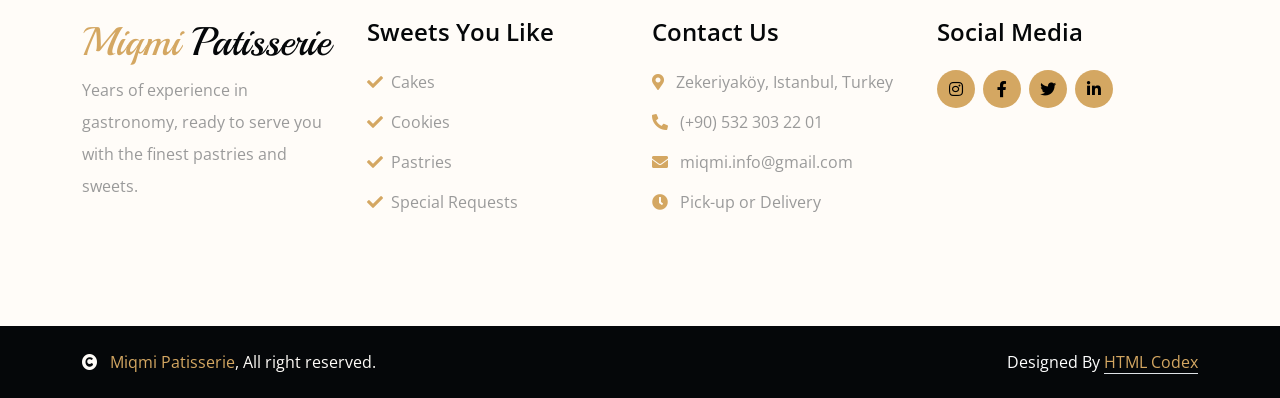
==== commit f4c7d681: "Order Now place fix added the "Order Now" button to drop-down menu too, it was not visible when the " ====
--- a/index.html
+++ b/index.html
@@ -61,6 +61,7 @@
                             <a href="menu.html" class="nav-item nav-link">Menu</a>
                             <a href="book.html" class="nav-item nav-link">Order</a>
                             <a href="contact.html" class="nav-item nav-link">Contact</a>
+                            <a href="https://wa.me/905323032201" target="_blank" rel="noopener noreferrer" class="nav-item nav-link text-primary fw-bold">Order Now</a>
                         </div>
                         <a href="https://wa.me/905323032201" target="_blank" rel="noopener noreferrer" class="btn btn-primary py-2 px-4 d-none d-xl-inline-block rounded-pill">Order Now</a>
                     </div>
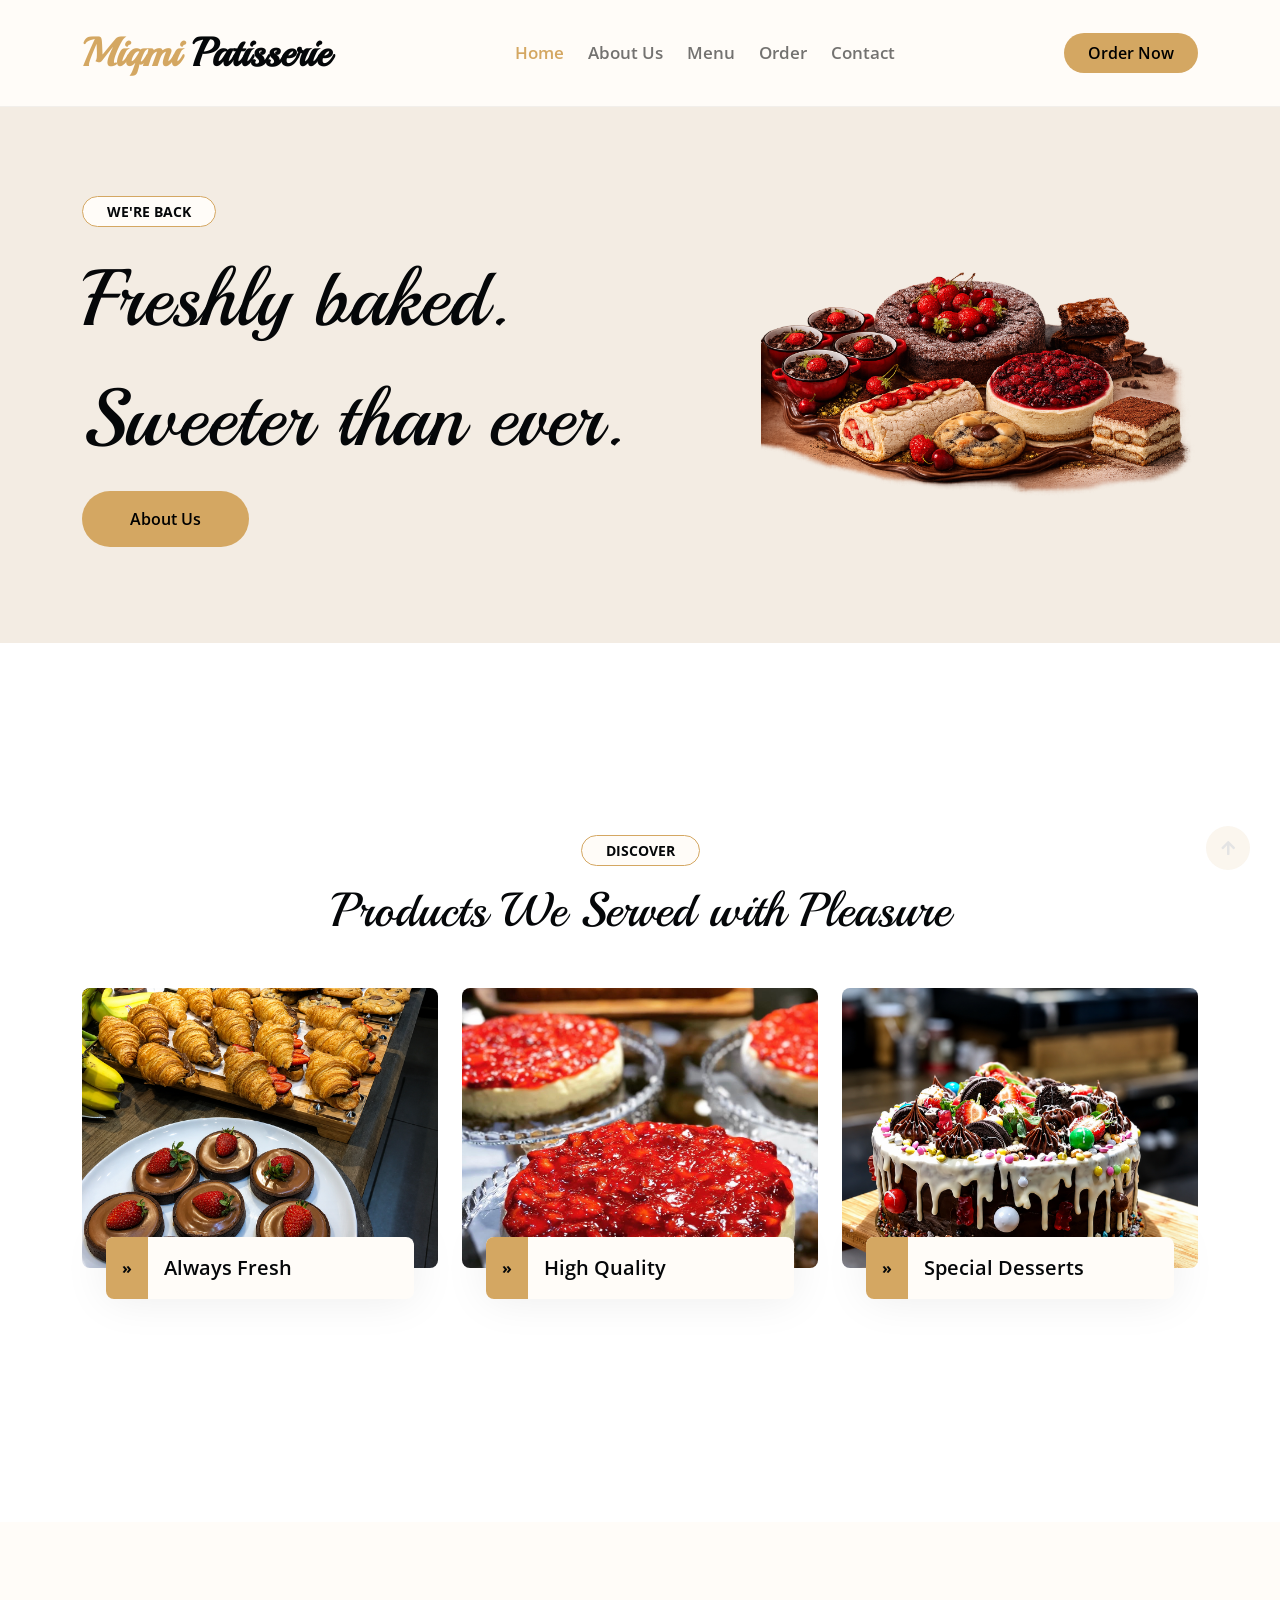
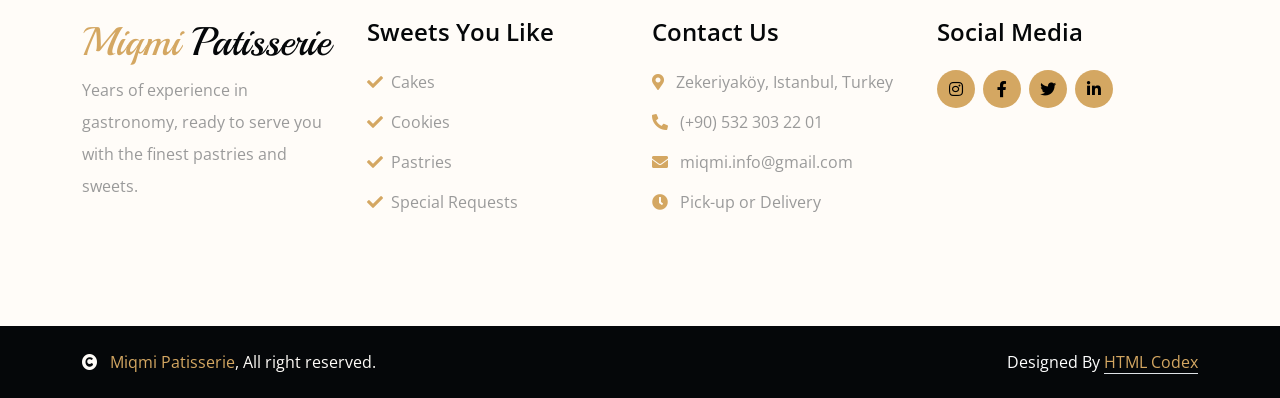
==== commit 8b28cbf0: "Change Undone Undone "Order Now Place fix"" ====
--- a/index.html
+++ b/index.html
@@ -61,7 +61,6 @@
                             <a href="menu.html" class="nav-item nav-link">Menu</a>
                             <a href="book.html" class="nav-item nav-link">Order</a>
                             <a href="contact.html" class="nav-item nav-link">Contact</a>
-                            <a href="https://wa.me/905323032201" target="_blank" rel="noopener noreferrer" class="nav-item nav-link text-primary fw-bold">Order Now</a>
                         </div>
                         <a href="https://wa.me/905323032201" target="_blank" rel="noopener noreferrer" class="btn btn-primary py-2 px-4 d-none d-xl-inline-block rounded-pill">Order Now</a>
                     </div>
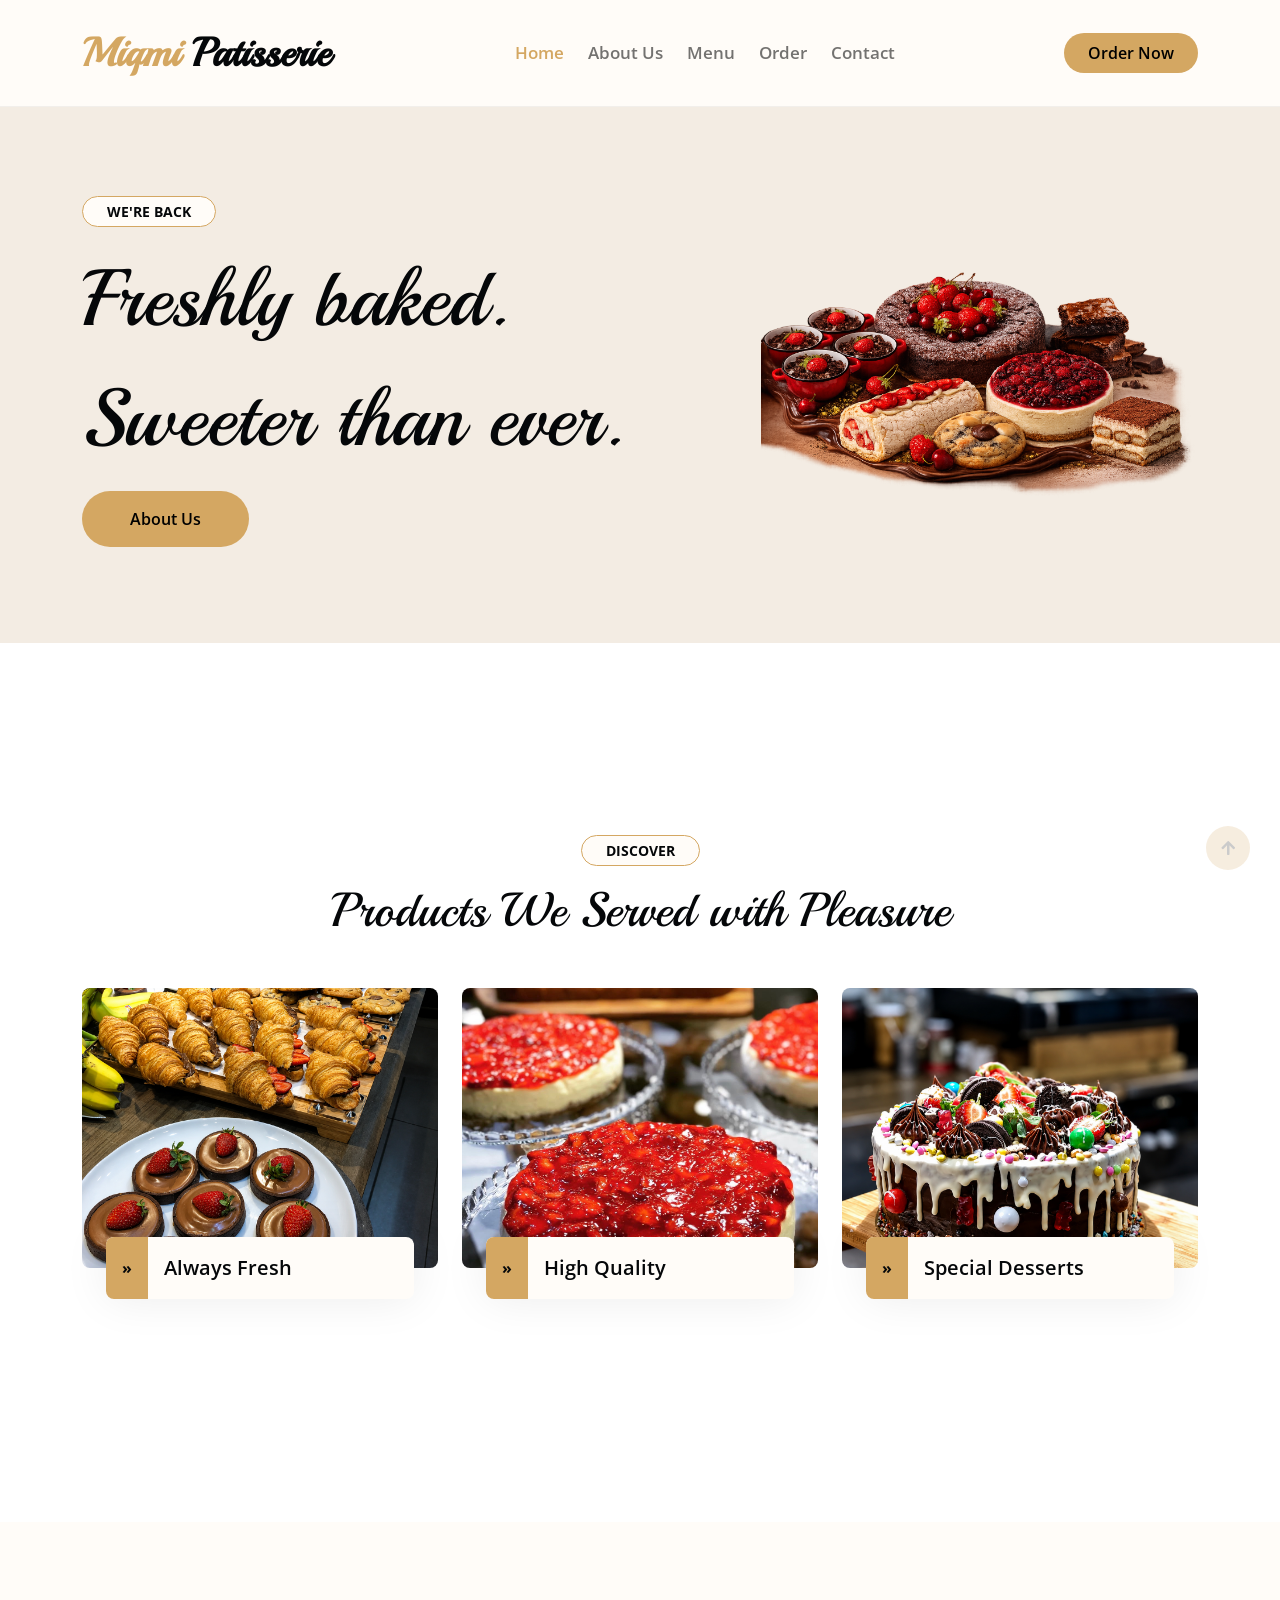
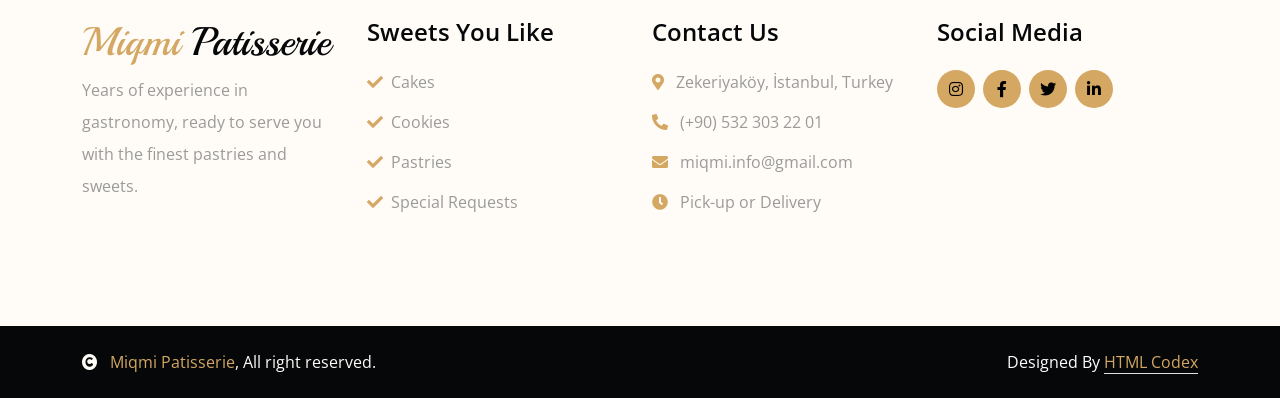
==== commit 5b0213af: "typo fix" ====
--- a/index.html
+++ b/index.html
@@ -193,7 +193,7 @@
                         <div class="footer-item">
                             <h4 class="mb-4">Contact Us</h4>
                             <div class="d-flex flex-column align-items-start">
-                                <p><i class="fa fa-map-marker-alt text-primary me-2"></i> Zekeriyaköy, Istanbul, Turkey</p>
+                                <p><i class="fa fa-map-marker-alt text-primary me-2"></i> Zekeriyaköy, İstanbul, Turkey</p>
                                 <p><i class="fa fa-phone-alt text-primary me-2"></i> (+90) 532 303 22 01</p>
                                 <p><i class="fas fa-envelope text-primary me-2"></i> miqmi.info@gmail.com</p>
                                 <p><i class="fa fa-clock text-primary me-2"></i> Pick-up or Delivery</p>
